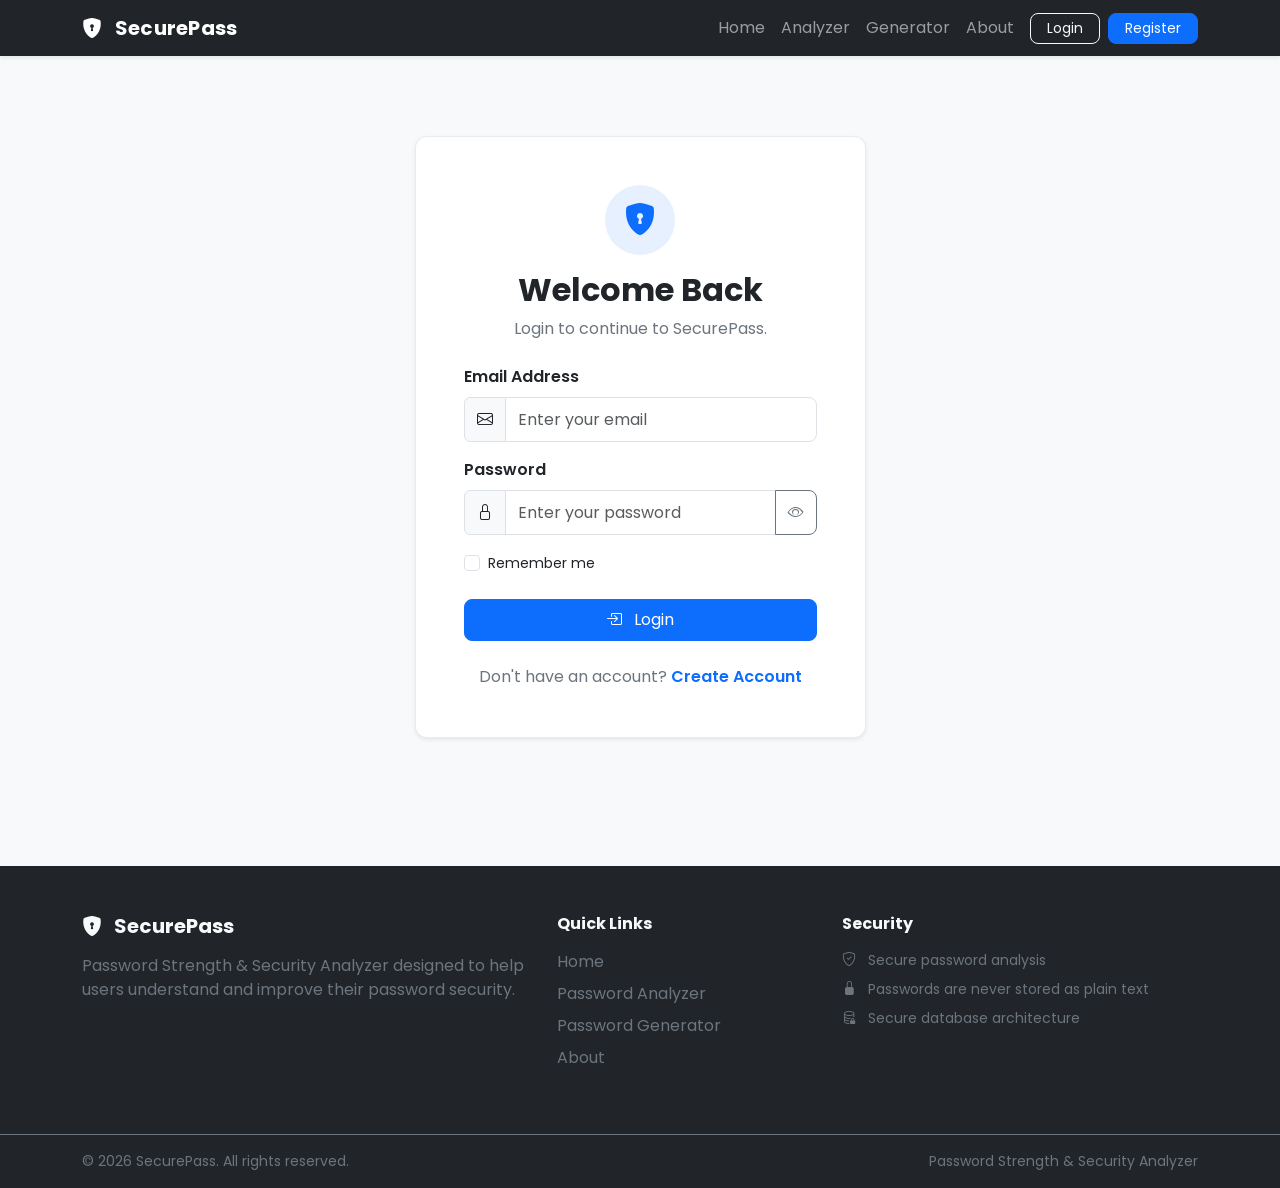
==== frontend/dashboard.html @ bd1ab4b8 "Initial project setup" ====
<!DOCTYPE html>
<html lang="en">

<head>

    <!-- =====================================================
         Basic Meta
         ===================================================== -->

    <meta charset="UTF-8">

    <meta
        name="viewport"
        content="width=device-width, initial-scale=1.0"
    >

    <meta
        name="description"
        content="SecurePass user dashboard."
    >

    <title>Dashboard | SecurePass</title>


    <!-- =====================================================
         Google Font
         ===================================================== -->

    <link
        rel="preconnect"
        href="https://fonts.googleapis.com"
    >

    <link
        rel="preconnect"
        href="https://fonts.gstatic.com"
        crossorigin
    >

    <link
        href="https://fonts.googleapis.com/css2?family=Poppins:wght@300;400;500;600;700&display=swap"
        rel="stylesheet"
    >


    <!-- =====================================================
         Bootstrap CSS
         ===================================================== -->

    <link
        href="https://cdn.jsdelivr.net/npm/bootstrap@5.3.3/dist/css/bootstrap.min.css"
        rel="stylesheet"
    >


    <!-- =====================================================
         Bootstrap Icons
         ===================================================== -->

    <link
        rel="stylesheet"
        href="https://cdn.jsdelivr.net/npm/bootstrap-icons@1.11.3/font/bootstrap-icons.min.css"
    >


    <!-- =====================================================
         Global CSS
         ===================================================== -->

    <link
        rel="stylesheet"
        href="css/style.css"
    >

</head>


<body class="d-flex flex-column min-vh-100">


    <!-- =====================================================
         Navbar
         ===================================================== -->

    <div id="navbarContainer"></div>


    <!-- =====================================================
         Main Content
         ===================================================== -->

    <main class="flex-grow-1">

        <section class="page-section">

            <div class="container">


                <!-- =================================================
                     Welcome Header
                     ================================================= -->

                <div class="mb-5">

                    <span class="text-primary fw-semibold">
                        DASHBOARD
                    </span>

                    <h1 class="fw-bold mt-2 mb-2">
                        Welcome,
                        <span
                            id="userName"
                            class="text-primary"
                        >
                            User
                        </span>
                        👋
                    </h1>

                    <p class="text-secondary mb-0">
                        Manage your password security from one place.
                    </p>

                </div>


                <!-- =================================================
                     Quick Action Cards
                     ================================================= -->

                <div class="row g-4">


                    <!-- Password Analyzer -->

                    <div class="col-md-6 col-lg-4">

                        <div class="card h-100 shadow-sm">

                            <div class="card-body p-4">

                                <div
                                    class="bg-primary bg-opacity-10 rounded p-3 d-inline-block mb-3"
                                >

                                    <i
                                        class="bi bi-shield-check text-primary fs-3"
                                    ></i>

                                </div>


                                <h5 class="fw-bold">
                                    Password Analyzer
                                </h5>


                                <p class="text-secondary">
                                    Check password strength, entropy,
                                    patterns, and security risks.
                                </p>


                                <a
                                    href="analyzer.html"
                                    class="btn btn-primary"
                                >
                                    Analyze Password
                                    <i
                                        class="bi bi-arrow-right ms-1"
                                    ></i>
                                </a>

                            </div>

                        </div>

                    </div>


                    <!-- Password Generator -->

                    <div class="col-md-6 col-lg-4">

                        <div class="card h-100 shadow-sm">

                            <div class="card-body p-4">

                                <div
                                    class="bg-success bg-opacity-10 rounded p-3 d-inline-block mb-3"
                                >

                                    <i
                                        class="bi bi-key text-success fs-3"
                                    ></i>

                                </div>


                                <h5 class="fw-bold">
                                    Password Generator
                                </h5>


                                <p class="text-secondary">
                                    Generate strong random passwords
                                    based on your security requirements.
                                </p>


                                <a
                                    href="generator.html"
                                    class="btn btn-success"
                                >
                                    Generate Password
                                    <i
                                        class="bi bi-arrow-right ms-1"
                                    ></i>
                                </a>

                            </div>

                        </div>

                    </div>


                    <!-- Analysis History -->

                    <div class="col-md-6 col-lg-4">

                        <div class="card h-100 shadow-sm">

                            <div class="card-body p-4">

                                <div
                                    class="bg-warning bg-opacity-10 rounded p-3 d-inline-block mb-3"
                                >

                                    <i
                                        class="bi bi-clock-history text-warning fs-3"
                                    ></i>

                                </div>


                                <h5 class="fw-bold">
                                    Analysis History
                                </h5>


                                <p class="text-secondary">
                                    Review your previous password
                                    security analysis results.
                                </p>


                                <a
                                    href="history.html"
                                    class="btn btn-warning"
                                >
                                    View History
                                    <i
                                        class="bi bi-arrow-right ms-1"
                                    ></i>
                                </a>

                            </div>

                        </div>

                    </div>

                </div>


                <!-- =================================================
                     Security Overview
                     ================================================= -->

                <div class="row g-4 mt-4">


                    <!-- Security Tips -->

                    <div class="col-lg-7">

                        <div class="card shadow-sm h-100">

                            <div class="card-body p-4">

                                <div class="d-flex align-items-center mb-4">

                                    <div
                                        class="bg-info bg-opacity-10 rounded p-2 me-3"
                                    >

                                        <i
                                            class="bi bi-lightbulb text-info fs-4"
                                        ></i>

                                    </div>


                                    <div>

                                        <h5 class="fw-bold mb-1">
                                            Password Security Tips
                                        </h5>

                                        <p class="text-secondary small mb-0">
                                            Keep your accounts safer.
                                        </p>

                                    </div>

                                </div>


                                <div class="d-flex mb-3">

                                    <i
                                        class="bi bi-check-circle-fill text-success me-3 mt-1"
                                    ></i>

                                    <div>
                                        <strong>
                                            Use longer passwords
                                        </strong>

                                        <p class="text-secondary small mb-0">
                                            Prefer passwords with 12 or more
                                            characters.
                                        </p>
                                    </div>

                                </div>


                                <div class="d-flex mb-3">

                                    <i
                                        class="bi bi-check-circle-fill text-success me-3 mt-1"
                                    ></i>

                                    <div>
                                        <strong>
                                            Avoid common patterns
                                        </strong>

                                        <p class="text-secondary small mb-0">
                                            Avoid names, birthdays, and
                                            predictable sequences.
                                        </p>
                                    </div>

                                </div>


                                <div class="d-flex mb-3">

                                    <i
                                        class="bi bi-check-circle-fill text-success me-3 mt-1"
                                    ></i>

                                    <div>
                                        <strong>
                                            Use different passwords
                                        </strong>

                                        <p class="text-secondary small mb-0">
                                            Never reuse the same password
                                            across important accounts.
                                        </p>
                                    </div>

                                </div>


                                <div class="d-flex">

                                    <i
                                        class="bi bi-check-circle-fill text-success me-3 mt-1"
                                    ></i>

                                    <div>
                                        <strong>
                                            Consider a password manager
                                        </strong>

                                        <p class="text-secondary small mb-0">
                                            A reputable password manager can
                                            help manage unique passwords.
                                        </p>
                                    </div>

                                </div>

                            </div>

                        </div>

                    </div>


                    <!-- Account Information -->

                    <div class="col-lg-5">

                        <div class="card shadow-sm h-100">

                            <div class="card-body p-4">

                                <h5 class="fw-bold mb-4">
                                    <i
                                        class="bi bi-person-circle me-2"
                                    ></i>
                                    Account Information
                                </h5>


                                <div class="mb-3">

                                    <small class="text-secondary">
                                        Name
                                    </small>

                                    <div
                                        id="accountName"
                                        class="fw-semibold"
                                    >
                                        -
                                    </div>

                                </div>


                                <div class="mb-3">

                                    <small class="text-secondary">
                                        Email
                                    </small>

                                    <div
                                        id="accountEmail"
                                        class="fw-semibold text-break"
                                    >
                                        -
                                    </div>

                                </div>


                                <div class="mb-4">

                                    <small class="text-secondary">
                                        Account Type
                                    </small>

                                    <div>

                                        <span
                                            id="accountRole"
                                            class="badge text-bg-primary"
                                        >
                                            User
                                        </span>

                                    </div>

                                </div>


                                <a
                                    href="profile.html"
                                    class="btn btn-outline-primary w-100"
                                >

                                    <i
                                        class="bi bi-person-gear me-2"
                                    ></i>

                                    Manage Profile

                                </a>

                            </div>

                        </div>

                    </div>

                </div>

            </div>

        </section>

    </main>


    <!-- =====================================================
         Footer
         ===================================================== -->

    <div id="footerContainer"></div>


    <!-- =====================================================
         Bootstrap JavaScript
         ===================================================== -->

    <script
        src="https://cdn.jsdelivr.net/npm/bootstrap@5.3.3/dist/js/bootstrap.bundle.min.js"
    ></script>


    <!-- =====================================================
         Main JavaScript
         ===================================================== -->

    <script src="js/main.js"></script>


    <!-- =====================================================
         Dashboard JavaScript
         ===================================================== -->

    <script src="js/dashboard.js"></script>

</body>

</html>
---- frontend/css/style.css ----
/* =========================================================
   SecurePass - Global Styles
   ========================================================= */


/* =========================================================
   Global
   ========================================================= */

html {
    scroll-behavior: smooth;
}

body {
    min-height: 100vh;
    margin: 0;
    font-family: "Poppins", sans-serif;
    background-color: #f8f9fa;
    color: #212529;
}


/* =========================================================
   Navbar
   ========================================================= */

.navbar-brand {
    letter-spacing: 0.3px;
}

.navbar .nav-link {
    transition: all 0.2s ease;
}

.navbar .nav-link:hover {
    opacity: 0.85;
}

.navbar .nav-link.active {
    font-weight: 600;
}


/* =========================================================
   Buttons
   ========================================================= */

.btn {
    border-radius: 8px;
}

.btn-primary {
    transition: all 0.2s ease;
}

.btn-primary:hover {
    transform: translateY(-1px);
}


/* =========================================================
   Cards
   ========================================================= */

.card {
    border-radius: 12px;
    border: 1px solid rgba(0, 0, 0, 0.08);
}

.card-header {
    border-top-left-radius: 12px !important;
    border-top-right-radius: 12px !important;
}


/* =========================================================
   Forms
   ========================================================= */

.form-control,
.form-select {
    min-height: 45px;
    border-radius: 8px;
}

.form-control:focus,
.form-select:focus {
    box-shadow: 0 0 0 0.2rem rgba(13, 110, 253, 0.15);
}


/* =========================================================
   Footer
   ========================================================= */

footer {
    margin-top: auto;
}

footer a {
    transition: color 0.2s ease;
}

footer a:hover {
    color: #ffffff !important;
}


/* =========================================================
   Utility
   ========================================================= */

.page-section {
    padding: 80px 0;
}

.section-title {
    font-weight: 700;
}

.text-muted-custom {
    color: #6c757d;
}


/* =========================================================
   Responsive
   ========================================================= */

@media (max-width: 768px) {

    .page-section {
        padding: 55px 0;
    }

}
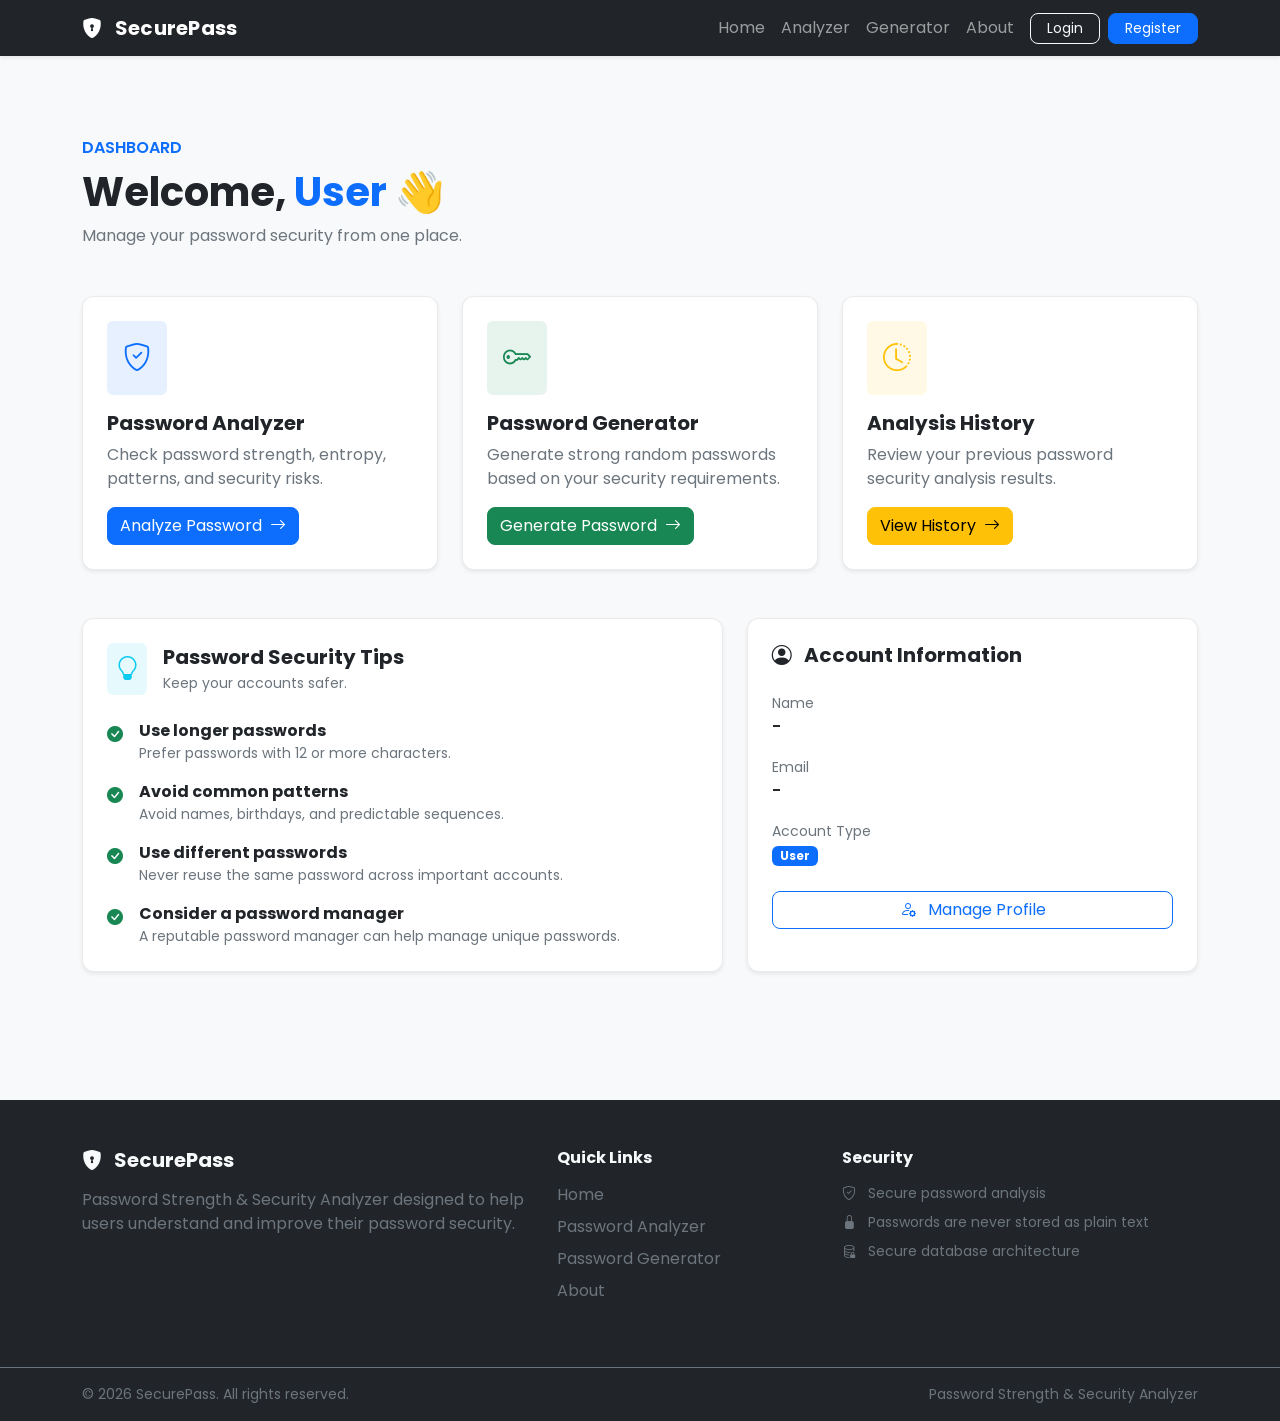
==== commit a145e599: "Update SecurePass features and security" ====
--- a/frontend/dashboard.html
+++ b/frontend/dashboard.html
@@ -1,19 +1,14 @@
+
 <!DOCTYPE html>
 <html lang="en">
 
 <head>
-
-    <!-- =====================================================
-         Basic Meta
-         ===================================================== -->
-
+    <!-- Basic Meta -->
     <meta charset="UTF-8">
-
     <meta
         name="viewport"
         content="width=device-width, initial-scale=1.0"
     >
-
     <meta
         name="description"
         content="SecurePass user dashboard."
@@ -21,87 +16,46 @@
 
     <title>Dashboard | SecurePass</title>
 
-
-    <!-- =====================================================
-         Google Font
-         ===================================================== -->
-
-    <link
-        rel="preconnect"
-        href="https://fonts.googleapis.com"
-    >
-
+    <!-- Google Font -->
+    <link rel="preconnect" href="https://fonts.googleapis.com">
     <link
         rel="preconnect"
         href="https://fonts.gstatic.com"
         crossorigin
     >
-
     <link
         href="https://fonts.googleapis.com/css2?family=Poppins:wght@300;400;500;600;700&display=swap"
         rel="stylesheet"
     >
 
-
-    <!-- =====================================================
-         Bootstrap CSS
-         ===================================================== -->
-
+    <!-- Bootstrap CSS -->
     <link
         href="https://cdn.jsdelivr.net/npm/bootstrap@5.3.3/dist/css/bootstrap.min.css"
         rel="stylesheet"
     >
 
-
-    <!-- =====================================================
-         Bootstrap Icons
-         ===================================================== -->
-
+    <!-- Bootstrap Icons -->
     <link
         rel="stylesheet"
         href="https://cdn.jsdelivr.net/npm/bootstrap-icons@1.11.3/font/bootstrap-icons.min.css"
     >
 
-
-    <!-- =====================================================
-         Global CSS
-         ===================================================== -->
-
-    <link
-        rel="stylesheet"
-        href="css/style.css"
-    >
-
+    <!-- Global CSS -->
+    <link rel="stylesheet" href="css/style.css">
 </head>
 
-
 <body class="d-flex flex-column min-vh-100">
 
-
-    <!-- =====================================================
-         Navbar
-         ===================================================== -->
-
+    <!-- Navbar -->
     <div id="navbarContainer"></div>
 
-
-    <!-- =====================================================
-         Main Content
-         ===================================================== -->
-
+    <!-- Main Content -->
     <main class="flex-grow-1">
-
         <section class="page-section">
-
             <div class="container">
 
-
-                <!-- =================================================
-                     Welcome Header
-                     ================================================= -->
-
+                <!-- Welcome Header -->
                 <div class="mb-5">
-
                     <span class="text-primary fw-semibold">
                         DASHBOARD
                     </span>
@@ -120,190 +74,117 @@
                     <p class="text-secondary mb-0">
                         Manage your password security from one place.
                     </p>
-
                 </div>
 
-
-                <!-- =================================================
-                     Quick Action Cards
-                     ================================================= -->
-
+                <!-- Quick Action Cards -->
                 <div class="row g-4">
 
-
                     <!-- Password Analyzer -->
-
                     <div class="col-md-6 col-lg-4">
-
                         <div class="card h-100 shadow-sm">
-
-                            <div class="card-body p-4">
-
-                                <div
-                                    class="bg-primary bg-opacity-10 rounded p-3 d-inline-block mb-3"
-                                >
-
-                                    <i
-                                        class="bi bi-shield-check text-primary fs-3"
-                                    ></i>
-
-                                </div>
-
+                            <div class="card-body p-4">
+
+                                <div class="bg-primary bg-opacity-10 rounded p-3 d-inline-block mb-3">
+                                    <i class="bi bi-shield-check text-primary fs-3"></i>
+                                </div>
 
                                 <h5 class="fw-bold">
                                     Password Analyzer
                                 </h5>
-
 
                                 <p class="text-secondary">
                                     Check password strength, entropy,
                                     patterns, and security risks.
                                 </p>
-
 
                                 <a
                                     href="analyzer.html"
                                     class="btn btn-primary"
                                 >
                                     Analyze Password
-                                    <i
-                                        class="bi bi-arrow-right ms-1"
-                                    ></i>
+                                    <i class="bi bi-arrow-right ms-1"></i>
                                 </a>
 
                             </div>
-
-                        </div>
-
-                    </div>
-
+                        </div>
+                    </div>
 
                     <!-- Password Generator -->
-
                     <div class="col-md-6 col-lg-4">
-
                         <div class="card h-100 shadow-sm">
-
-                            <div class="card-body p-4">
-
-                                <div
-                                    class="bg-success bg-opacity-10 rounded p-3 d-inline-block mb-3"
-                                >
-
-                                    <i
-                                        class="bi bi-key text-success fs-3"
-                                    ></i>
-
-                                </div>
-
+                            <div class="card-body p-4">
+
+                                <div class="bg-success bg-opacity-10 rounded p-3 d-inline-block mb-3">
+                                    <i class="bi bi-key text-success fs-3"></i>
+                                </div>
 
                                 <h5 class="fw-bold">
                                     Password Generator
                                 </h5>
-
 
                                 <p class="text-secondary">
                                     Generate strong random passwords
                                     based on your security requirements.
                                 </p>
-
 
                                 <a
                                     href="generator.html"
                                     class="btn btn-success"
                                 >
                                     Generate Password
-                                    <i
-                                        class="bi bi-arrow-right ms-1"
-                                    ></i>
+                                    <i class="bi bi-arrow-right ms-1"></i>
                                 </a>
 
                             </div>
-
-                        </div>
-
-                    </div>
-
+                        </div>
+                    </div>
 
                     <!-- Analysis History -->
-
                     <div class="col-md-6 col-lg-4">
-
                         <div class="card h-100 shadow-sm">
-
-                            <div class="card-body p-4">
-
-                                <div
-                                    class="bg-warning bg-opacity-10 rounded p-3 d-inline-block mb-3"
-                                >
-
-                                    <i
-                                        class="bi bi-clock-history text-warning fs-3"
-                                    ></i>
-
-                                </div>
-
+                            <div class="card-body p-4">
+
+                                <div class="bg-warning bg-opacity-10 rounded p-3 d-inline-block mb-3">
+                                    <i class="bi bi-clock-history text-warning fs-3"></i>
+                                </div>
 
                                 <h5 class="fw-bold">
                                     Analysis History
                                 </h5>
-
 
                                 <p class="text-secondary">
                                     Review your previous password
                                     security analysis results.
                                 </p>
-
 
                                 <a
                                     href="history.html"
                                     class="btn btn-warning"
                                 >
                                     View History
-                                    <i
-                                        class="bi bi-arrow-right ms-1"
-                                    ></i>
+                                    <i class="bi bi-arrow-right ms-1"></i>
                                 </a>
 
                             </div>
-
-                        </div>
-
+                        </div>
                     </div>
 
                 </div>
 
-
-                <!-- =================================================
-                     Security Overview
-                     ================================================= -->
-
+                <!-- Security Overview -->
                 <div class="row g-4 mt-4">
 
-
                     <!-- Security Tips -->
-
                     <div class="col-lg-7">
-
                         <div class="card shadow-sm h-100">
-
                             <div class="card-body p-4">
 
                                 <div class="d-flex align-items-center mb-4">
-
-                                    <div
-                                        class="bg-info bg-opacity-10 rounded p-2 me-3"
-                                    >
-
-                                        <i
-                                            class="bi bi-lightbulb text-info fs-4"
-                                        ></i>
-
-                                    </div>
-
-
-                                    <div>
-
+                                    <div class="bg-info bg-opacity-10 rounded p-2 me-3">
+                                        <i class="bi bi-lightbulb text-info fs-4"></i>
+                                    </div>
+
+                                    <div>
                                         <h5 class="fw-bold mb-1">
                                             Password Security Tips
                                         </h5>
@@ -311,17 +192,11 @@
                                         <p class="text-secondary small mb-0">
                                             Keep your accounts safer.
                                         </p>
-
-                                    </div>
-
-                                </div>
-
+                                    </div>
+                                </div>
 
                                 <div class="d-flex mb-3">
-
-                                    <i
-                                        class="bi bi-check-circle-fill text-success me-3 mt-1"
-                                    ></i>
+                                    <i class="bi bi-check-circle-fill text-success me-3 mt-1"></i>
 
                                     <div>
                                         <strong>
@@ -333,15 +208,10 @@
                                             characters.
                                         </p>
                                     </div>
-
-                                </div>
-
+                                </div>
 
                                 <div class="d-flex mb-3">
-
-                                    <i
-                                        class="bi bi-check-circle-fill text-success me-3 mt-1"
-                                    ></i>
+                                    <i class="bi bi-check-circle-fill text-success me-3 mt-1"></i>
 
                                     <div>
                                         <strong>
@@ -353,15 +223,10 @@
                                             predictable sequences.
                                         </p>
                                     </div>
-
-                                </div>
-
+                                </div>
 
                                 <div class="d-flex mb-3">
-
-                                    <i
-                                        class="bi bi-check-circle-fill text-success me-3 mt-1"
-                                    ></i>
+                                    <i class="bi bi-check-circle-fill text-success me-3 mt-1"></i>
 
                                     <div>
                                         <strong>
@@ -373,15 +238,10 @@
                                             across important accounts.
                                         </p>
                                     </div>
-
-                                </div>
-
+                                </div>
 
                                 <div class="d-flex">
-
-                                    <i
-                                        class="bi bi-check-circle-fill text-success me-3 mt-1"
-                                    ></i>
+                                    <i class="bi bi-check-circle-fill text-success me-3 mt-1"></i>
 
                                     <div>
                                         <strong>
@@ -393,34 +253,23 @@
                                             help manage unique passwords.
                                         </p>
                                     </div>
-
-                                </div>
-
-                            </div>
-
-                        </div>
-
-                    </div>
-
+                                </div>
+
+                            </div>
+                        </div>
+                    </div>
 
                     <!-- Account Information -->
-
                     <div class="col-lg-5">
-
                         <div class="card shadow-sm h-100">
-
                             <div class="card-body p-4">
 
                                 <h5 class="fw-bold mb-4">
-                                    <i
-                                        class="bi bi-person-circle me-2"
-                                    ></i>
+                                    <i class="bi bi-person-circle me-2"></i>
                                     Account Information
                                 </h5>
 
-
                                 <div class="mb-3">
-
                                     <small class="text-secondary">
                                         Name
                                     </small>
@@ -431,12 +280,9 @@
                                     >
                                         -
                                     </div>
-
-                                </div>
-
+                                </div>
 
                                 <div class="mb-3">
-
                                     <small class="text-secondary">
                                         Email
                                     </small>
@@ -447,87 +293,52 @@
                                     >
                                         -
                                     </div>
-
-                                </div>
-
+                                </div>
 
                                 <div class="mb-4">
-
                                     <small class="text-secondary">
                                         Account Type
                                     </small>
 
                                     <div>
-
                                         <span
                                             id="accountRole"
                                             class="badge text-bg-primary"
                                         >
                                             User
                                         </span>
-
-                                    </div>
-
-                                </div>
-
+                                    </div>
+                                </div>
 
                                 <a
                                     href="profile.html"
                                     class="btn btn-outline-primary w-100"
                                 >
-
-                                    <i
-                                        class="bi bi-person-gear me-2"
-                                    ></i>
-
+                                    <i class="bi bi-person-gear me-2"></i>
                                     Manage Profile
-
                                 </a>
 
                             </div>
-
-                        </div>
-
+                        </div>
                     </div>
 
                 </div>
 
             </div>
-
         </section>
-
     </main>
 
-
-    <!-- =====================================================
-         Footer
-         ===================================================== -->
-
+    <!-- Footer -->
     <div id="footerContainer"></div>
 
-
-    <!-- =====================================================
-         Bootstrap JavaScript
-         ===================================================== -->
-
-    <script
-        src="https://cdn.jsdelivr.net/npm/bootstrap@5.3.3/dist/js/bootstrap.bundle.min.js"
-    ></script>
-
-
-    <!-- =====================================================
-         Main JavaScript
-         ===================================================== -->
-
+    <!-- Bootstrap JavaScript -->
+    <script src="https://cdn.jsdelivr.net/npm/bootstrap@5.3.3/dist/js/bootstrap.bundle.min.js"></script>
+
+    <!-- Main JavaScript -->
     <script src="js/main.js"></script>
 
-
-    <!-- =====================================================
-         Dashboard JavaScript
-         ===================================================== -->
-
+    <!-- Dashboard JavaScript -->
     <script src="js/dashboard.js"></script>
 
 </body>
-
-</html>+</html>
